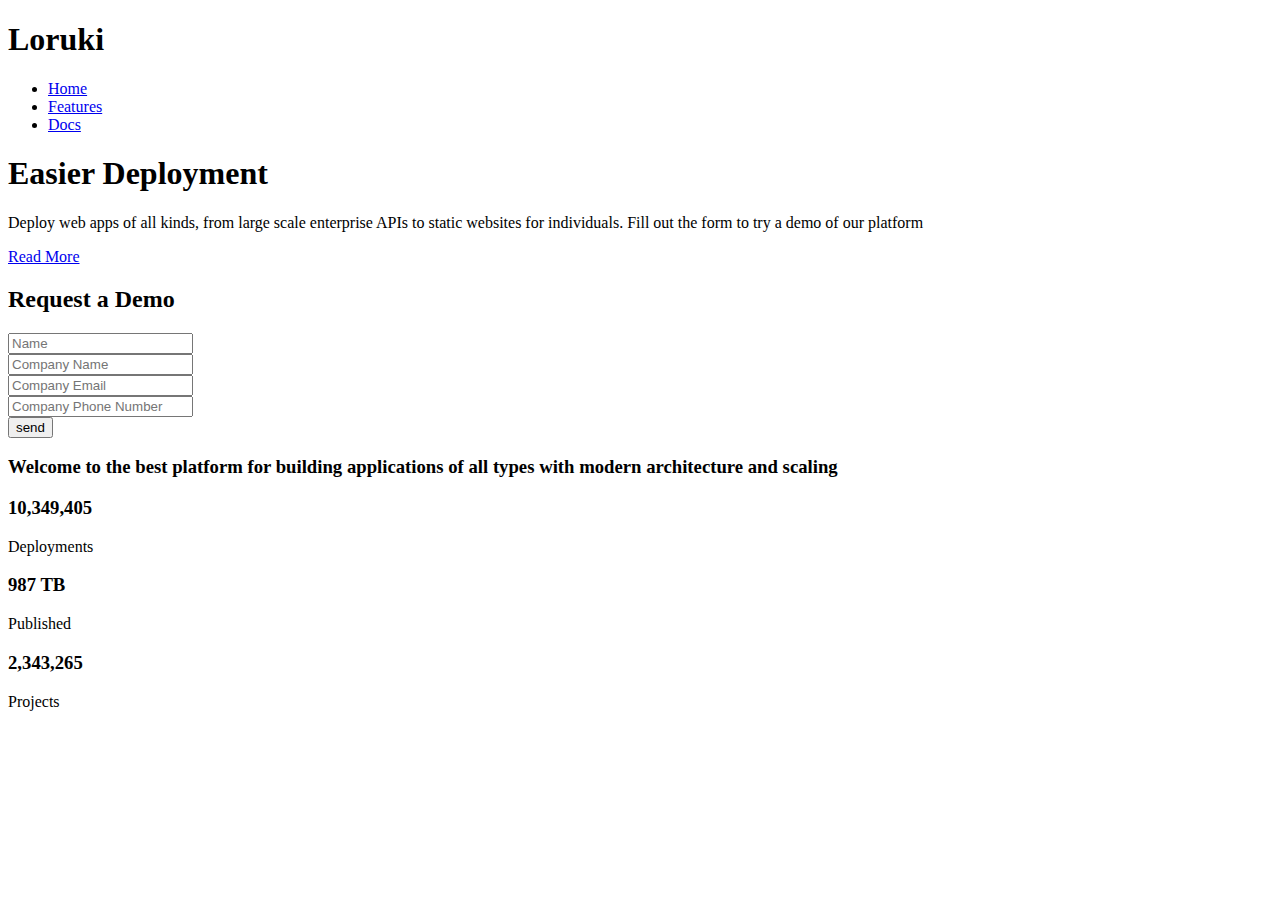
==== index.html @ 88dbec22 "Add files via upload" ====
<!DOCTYPE html>
<html lang="en">
<head>
    <meta charset="UTF-8">
    <meta name="viewport" content="width=device-width, initial-scale=1.0">
    <link rel="stylesheet" href="https://cdnjs.cloudflare.com/ajax/libs/font-awesome/5.15.1/css/all.min.css" integrity="sha512-+4zCK9k+qNFUR5X+cKL9EIR+ZOhtIloNl9GIKS57V1MyNsYpYcUrUeQc9vNfzsWfV28IaLL3i96P9sdNyeRssA==" crossorigin="anonymous" />
    <link rel="stylesheet" href="css/utility.css">
    <link rel="stylesheet" href="css/style.css">
    <title>Loruki | Cloud Hosting For Everyone</title>
</head>
<body>
    <!---------------Nav bar-------------->
    <div class="navbar">
        <div class="container text-center flex">
            <h1 class="logo">Loruki</h1>
            <nav>
                <ul>
                    <li><a href="index.html">Home</a></li>
                    <li><a href="features.html">Features</a></li>
                    <li><a href="docs.html">Docs</a></li>
                </ul>
            </nav>
        </div>
    </div>

    <!-----------showcase---------------->
    <section class="showcase">
        <div class="container grid">
            <div class="showcase-text">
                <h1>
                    Easier Deployment
                </h1>
                <p>Deploy web apps of all kinds, from large
                 scale enterprise APIs to static websites for individuals. 
                 Fill out the form to try a demo of our platform</p>
                 <a href="#" class="btn btn-outline">Read More</a>
            </div>
            <div class="showcase-form card">
                <h2>Request a Demo</h2>
                <form>
                <div class="form-control">
                    <input type="text" name="name" id="" placeholder="Name" required>
                </div>
                <div class="form-control">
                    <input type="text" name="company" id="" placeholder="Company Name" required>
                </div><div class="form-control">
                    <input type="email" name="email" id="" placeholder="Company Email" required>
                </div><div class="form-control">
                    <input type="text" name="number" id="" placeholder="Company Phone Number" required>
                </div><div class="form-control">
                    <input type="submit" value="send" class="btn btn-primary">
                </div>
                </form>
            </div>
        </div>
    </section>
    <!-----------stats-->
    <section class="stats">
        <div class="container">
            <h3 class="stats-heading text-center my-1">
                Welcome to the best platform for building applications of all types with modern architecture and scaling
            </h3>

            <div class="grid grid-3 text-center my-4">
                <div>
                    <i class="fas fa-server fa-3x"></i>
                    <h3>10,349,405</h3>
                    <p class="text-secondary">Deployments</p>
                </div>
                <div>
                    <i class="fas fa-upload fa-3x"></i>
                    <h3>987 TB</h3>
                    <p class="text-secondary">Published</p>
                </div>
                <div>
                    <i class="fas fa-project-diagram fa-3x"></i>
                    <h3>2,343,265</h3>
                    <p class="text-secondary">Projects</p>
                </div>
            </div>
        </div>
    </section>
</body>
</html>
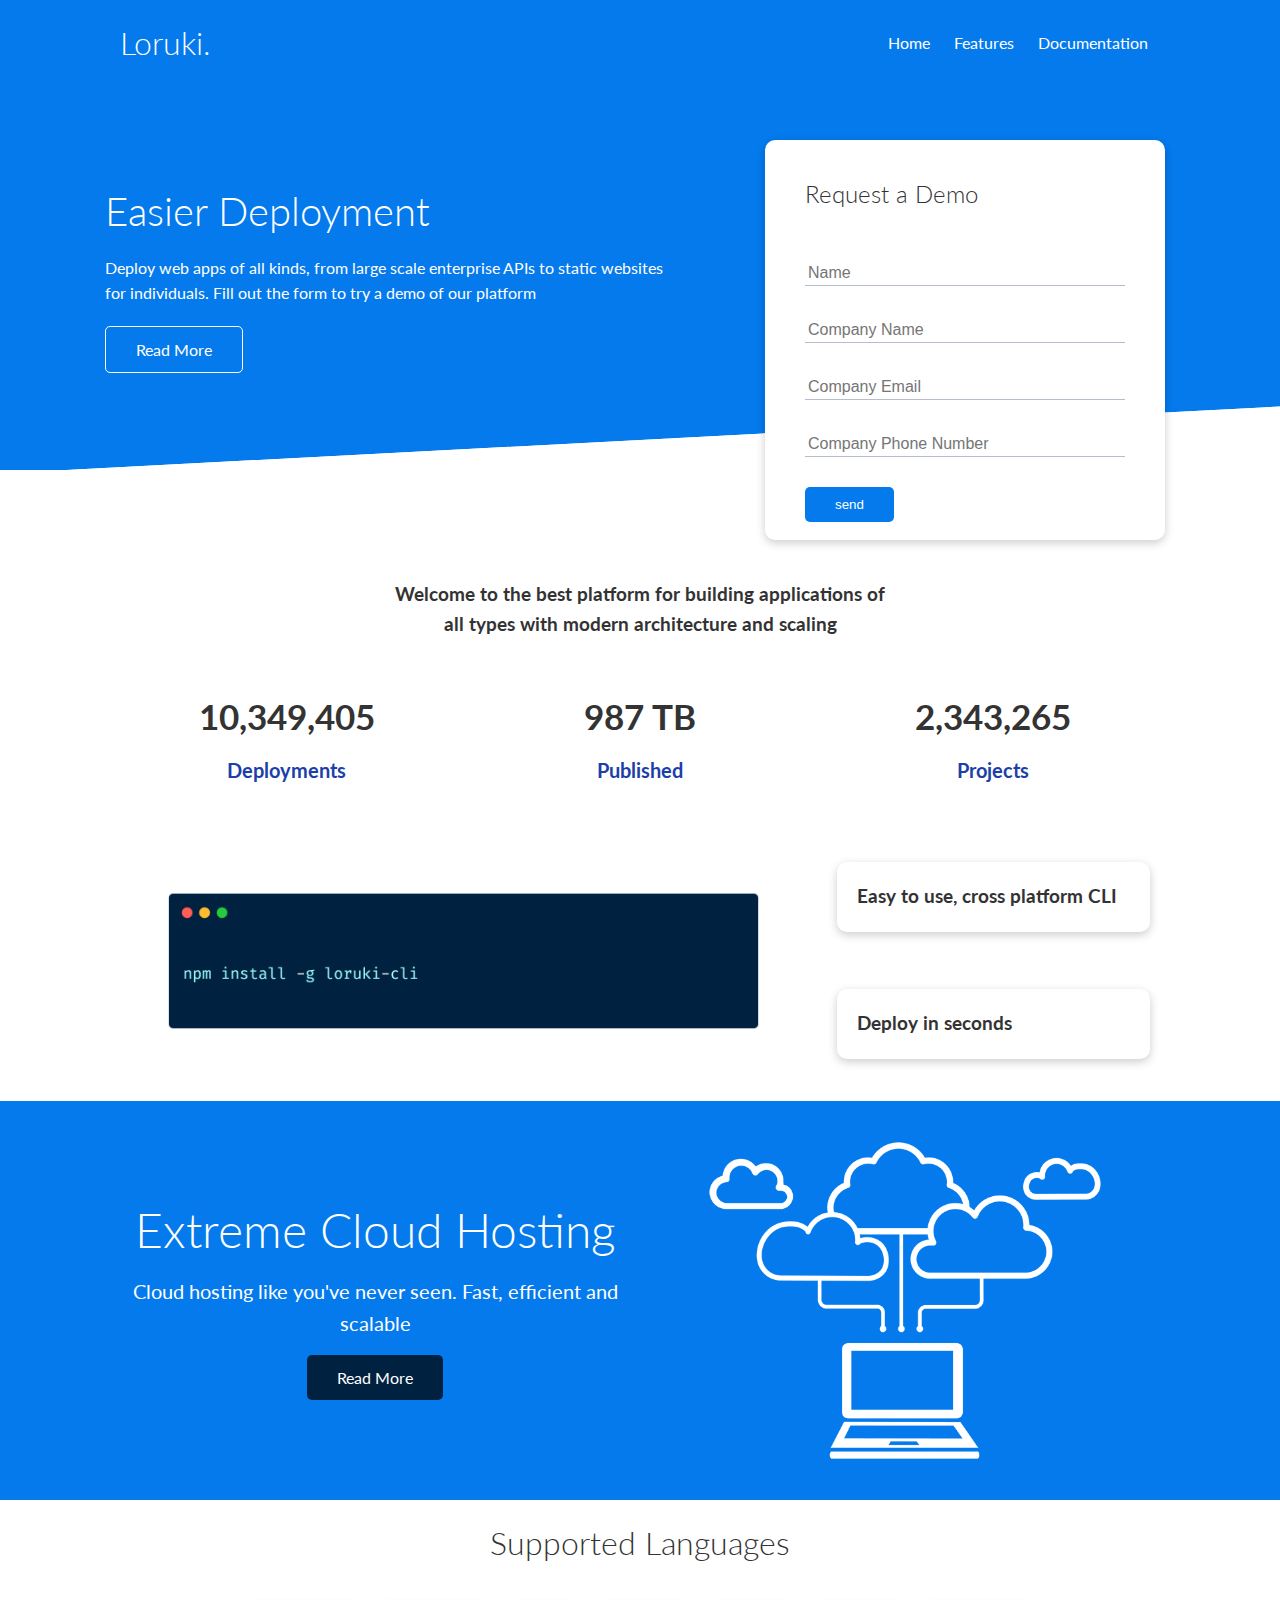
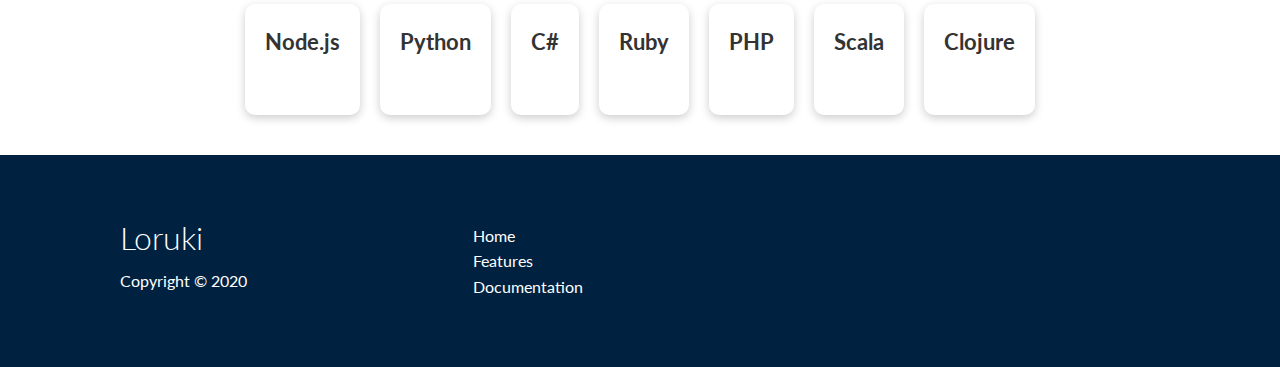
==== commit 2fd43666: "Add files via upload" ====
--- a/index.html
+++ b/index.html
@@ -12,12 +12,12 @@
     <!---------------Nav bar-------------->
     <div class="navbar">
         <div class="container text-center flex">
-            <h1 class="logo">Loruki</h1>
+            <h1 class="logo">Loruki.</h1>
             <nav>
                 <ul>
                     <li><a href="index.html">Home</a></li>
-                    <li><a href="features.html">Features</a></li>
-                    <li><a href="docs.html">Docs</a></li>
+                    <li><a href="./html/features.html">Features</a></li>
+                    <li><a href="./html/docs.html">Documentation</a></li>
                 </ul>
             </nav>
         </div>
@@ -37,7 +37,12 @@
             </div>
             <div class="showcase-form card">
                 <h2>Request a Demo</h2>
-                <form>
+                <form name="contact" method="POST" netlify-honeypot="bot-field" data-netlify="true">
+                 <input type="hidden" name="form-name" value="contact"> 
+                 <p class="hidden">
+                   <label>Don't fill this out if you're human: <input
+                name="bot-field" /></label>
+                 </p>   
                 <div class="form-control">
                     <input type="text" name="name" id="" placeholder="Name" required>
                 </div>
@@ -56,8 +61,8 @@
     </section>
     <!-----------stats-->
     <section class="stats">
-        <div class="container">
-            <h3 class="stats-heading text-center my-1">
+        <div class="container mt-5">
+            <h3 class="stats-heading text-center mt-5">
                 Welcome to the best platform for building applications of all types with modern architecture and scaling
             </h3>
 
@@ -80,5 +85,91 @@
             </div>
         </div>
     </section>
+
+     <!-- Cli -->
+     <section class="cli">
+        <div class="container grid">
+            <img src="asset/cli.png" alt="">
+            <div class="card">
+                <h3>Easy to use, cross platform CLI</h3>
+            </div>
+            <div class="card">
+                <h3>Deploy in seconds</h3>
+            </div>
+        </div>
+    </section>
+
+    <section class="cloud bg-primary my-2 py-2">
+        <div class="container grid">
+            <div class="text-center">
+                <h2 class="lg">Extreme Cloud Hosting</h2>
+                <p class="lead my-1">Cloud hosting like you've never seen. Fast, efficient and scalable</p>
+                <a href="features.html" class="btn btn-dark">Read More</a>
+            </div>
+            <img src="asset/cloud.png" alt="">
+        </div>
+    </section>
+
+      <!-- Languages -->
+    <section class="languages">
+        <h2 class="md text-center my-2">
+            Supported Languages
+        </h2>
+        <div class="container flex">
+            <div class="card">
+                <h4>Node.js</h4>
+                <img src="asset/logos/node.png" alt="">
+            </div>
+            <div class="card">
+                <h4>Python</h4>
+                <img src="asset/logos/python.png" alt="">
+              </div>
+              <div class="card">
+                <h4>C#</h4>
+                <img src="asset/logos/csharp.png" alt="">
+              </div>
+              <div class="card">
+                <h4>Ruby</h4>
+                <img src="asset/logos/ruby.png" alt="">
+              </div>
+              <div class="card">
+                <h4>PHP</h4>
+                <img src="asset/logos/php.png" alt="">
+              </div>
+              <div class="card">
+                <h4>Scala</h4>
+                <img src="asset/logos/scala.png" alt="">
+              </div>
+              <div class="card">
+                <h4>Clojure</h4>
+                <img src="asset/logos/clojure.png" alt="">
+              </div>
+        </div>
+    </section>
+
+
+ <!-- Footer -->
+ <footer class="footer bg-dark py-5">
+    <div class="container grid grid-3">
+        <div>
+            <h1>Loruki
+            </h1>
+            <p>Copyright &copy; 2020</p>
+        </div>
+        <nav>
+            <ul>
+                <li><a href="index.html">Home</a></li>
+                <li><a href="html/features.html">Features</a></li>
+                <li><a href="html/docs.html">Documentation</a></li>
+            </ul>
+        </nav>
+        <div class="social">
+            <a href="#"><i class="fab fa-github fa-2x"></i></a>
+            <a href="#"><i class="fab fa-facebook fa-2x"></i></a>
+            <a href="#"><i class="fab fa-instagram fa-2x"></i></a>
+            <a href="#"><i class="fab fa-twitter fa-2x"></i></a>
+        </div>
+    </div>
+</footer>
 </body>
 </html>--- a/css/utility.css
+++ b/css/utility.css
@@ -0,0 +1,339 @@
+.text-center {
+    text-align: center;
+  }
+ .card{
+   background-color: #fff;
+   border-radius: 10px;
+   box-shadow: 0 3px 10px rgba(0, 0, 0, 0.2);
+   padding: 20px;
+   margin: 10px;
+   color: #333;
+ }
+  /*------------base-----------------*/
+  .btn{
+    display: inline-block;
+    padding: 10px 30px;
+    cursor: pointer;
+    background: var(--primary-color);
+    color: #fff;
+    border: none;
+    border-radius: 5px;
+  }
+  .btn-outline{
+    background-color: transparent;
+    border: 1px #fff solid;
+  }
+  .btn:hover{
+    transform: scale(.97) 
+  }
+  /*Background and coloured buttons*/
+  .bg-primary,
+  .btn-primary {
+    background-color: var(--primary-color);
+    color: #fff;
+  }
+  
+  .bg-secondary,
+  .btn-secondary {
+    background-color: var(--secondary-color);
+    color: #fff;
+  }
+  
+  .bg-dark,
+  .btn-dark {
+    background-color: var(--dark-color);
+    color: #fff;
+  }
+  
+  .bg-light,
+  .btn-light {
+    background-color: var(--light-color);
+    color: #333;
+  }
+  
+  .bg-primary a,
+  .btn-primary a,
+  .bg-secondary a,
+  .btn-secondary a,
+  .bg-dark a,
+  .btn-dark a {
+    color: #fff;
+  }
+  /* Alert */
+.alert {
+  background-color: var(--light-color);
+  padding: 10px 20px;
+  font-weight: bold;
+  margin: 15px 0;
+}
+
+.alert i {
+  margin-right: 10px;
+}
+
+.alert-success {
+  background-color: var(--success-color);
+  color: #fff;
+}
+.alert-error {
+  background-color: var(--error-color);
+  color: #fff;
+}
+  /* Text colors */
+  .text-primary {
+    color: var(--primary-color);
+  }
+  
+  .text-secondary {
+    color: var(--secondary-color);
+  }
+  
+  .text-dark {
+    color: var(--dark-color);
+  }
+  
+  .text-light {
+    color: var(--light-color);
+  }
+  
+  /* Text sizes */
+  .lead {
+    font-size: 20px;
+  }
+  
+  .sm {
+    font-size: 1rem;
+  }
+  
+  .md {
+    font-size: 2rem;
+  }
+  
+  .lg {
+    font-size: 3rem;
+  }
+  
+  .xl {
+    font-size: 4rem;
+  }
+  
+  .text-center {
+    text-align: center;
+  }
+  
+  ul {
+    list-style-type: none;
+  }
+  
+  a {
+    text-decoration: none;
+    color: #333;
+  }
+  
+  h1,
+  h2 {
+    font-weight: 300;
+    line-height: 1.2;
+  }
+  
+  p {
+    margin: 10px 0;
+  }
+  
+  img {
+    width: 100%;
+  }
+  /* Margin */
+.my-1 {
+    margin: 1rem 0;
+  }
+  
+  .my-2 {
+    margin: 1.5rem 0;
+  }
+  
+  .my-3 {
+    margin: 2rem 0;
+  }
+  
+  .my-4 {
+    margin: 3rem 0;
+  }
+  
+  .my-5 {
+    margin: 4rem 0;
+  }
+  .mx-1 {
+    margin: 0 1rem;
+  }
+  
+  .mx-2 {
+    margin: 0 1.5rem;
+  }
+  
+  .mx-3 {
+    margin: 0 2rem;
+  }
+  
+  .mx-4 {
+    margin: 0 3rem;
+  }
+  
+  .mx-5 {
+    margin: 0 4rem;
+  }
+  .m-1 {
+    margin: 1rem;
+  }
+  
+  .m-2 {
+    margin: 1.5rem;
+  }
+  
+  .m-3 {
+    margin: 2rem;
+  }
+  
+  .m-4 {
+    margin: 3rem;
+  }
+  
+  .m-5 {
+    margin: 4rem;
+  }
+  .mt-1{
+      margin-top: 1rem;
+  }
+  .mt-2 {
+    margin-top: 1.5rem;
+  }
+  
+  .mt-3 {
+    margin-top: 2rem;
+  }
+  
+  .mt-4 {
+    margin-top: 3rem;
+  }
+  
+  .mt-5 {
+    margin-top: 4rem;
+  }
+  .mb-1 {
+    margin-bottom: 1rem;
+  }
+  
+  .mb-2 {
+    margin-bottom: 1.5rem;
+  }
+  
+  .mb-3 {
+    margin-bottom: 2rem;
+  }
+  
+  .mb-4 {
+    margin-bottom: 3rem;
+  }
+  
+  .mb-5 {
+    margin-bottom: 4rem;
+  }
+ 
+  
+  /* Padding */
+  .py-1 {
+    padding: 1rem 0;
+  }
+  
+  .py-2 {
+    padding: 1.5rem 0;
+  }
+  
+  .py-3 {
+    padding: 2rem 0;
+  }
+  
+  .py-4 {
+    padding: 3rem 0;
+  }
+  
+  .py-5 {
+    padding: 4rem 0;
+  }
+  .px-1 {
+    padding: 0 1rem;
+  }
+  
+  .px-2 {
+    padding: 0 1.5rem;
+  }
+  
+  .px-3 {
+    padding: 0 2rem;
+  }
+  
+  .px-4 {
+    padding: 0 3rem;
+  }
+  
+  .px-5 {
+    padding: 0 4rem;
+  }
+  .p-1 {
+    padding: 1rem;
+  }
+  
+  .p-2 {
+    padding: 1.5rem;
+  }
+  
+  .p-3 {
+    padding: 2rem;
+  }
+  
+  .p-4 {
+    padding: 3rem;
+  }
+  
+  .p-5 {
+    padding: 4rem;
+  }
+  .pt-1 {
+    padding: 1rem;
+  }
+  
+  .p-2 {
+    padding-top: 1.5rem;
+  }
+  
+  .pt-3 {
+    padding-top: 2rem;
+  }
+  
+  .pt-4 {
+    padding-top: 3rem;
+  }
+  
+  .pt-5 {
+    padding-top: 4rem;
+  }
+  .pb-1 {
+    padding-bottom: 1rem;
+  }
+  
+  .pb-2 {
+    padding-bottom: 1.5rem;
+  }
+  
+  .pb-3 {
+    padding-bottom: 2rem;
+  }
+  
+  .pb-4 {
+    padding-bottom: 3rem;
+  }
+  
+  .pb-5 {
+    padding-bottom: 4rem;
+  }
+  --- a/css/style.css
+++ b/css/style.css
@@ -0,0 +1,356 @@
+@import url('https://fonts.googleapis.com/css2?family=Lato:wght@300&display=swap');
+:root{
+  --primary-color: #047aed;
+  --secondary-color:#1c3fa8;
+  --dark-color: #002240;
+  --light-color: #f4f4f4;
+  --success-color: #5cb85c;
+  --error-color: #d9534f;
+}
+
+* {
+  box-sizing: border-box;
+  padding: 0;
+  margin: 0;
+}
+body {
+  font-family: 'Lato', sans-serif;
+  color: #333;
+  line-height: 1.6;
+}
+.container{
+  max-width: 1120px;
+  margin: 0 auto;
+  overflow: auto;
+  padding: 0 40px;
+}
+code,
+pre {
+  background: #333;
+  color: #fff;
+  padding: 10px;
+}
+.hidden{
+  visibility: hidden;
+  height: 0;
+}
+/*-------Navbar--------------*/
+.navbar{
+  background-color: var(--primary-color);
+  color: #fff;
+  height: 70px;
+}
+ul{
+  list-style: none;
+}
+.navbar a {
+  text-decoration: none;
+  color: #fff;
+  padding: 7px;
+  margin: 0 5px;
+}
+.navbar .flex {
+  justify-content: space-between;
+  padding-top: 1rem;
+}
+.navbar ul{
+  display: flex;
+  justify-items: end;
+}
+.navbar a:hover {
+  border-bottom: 2px #fff solid;
+}
+
+/* Showcase */
+.showcase{
+ background-color: var(--primary-color);
+   color: #fff;
+   position: relative;
+   height: 400px;
+  
+}
+.showcase-text{
+  animation: slideInFromLeft 1s ease-in;
+}
+.showcase h1{
+  font-size: 40px;
+}
+.showcase p{
+  margin: 20px 0;
+}
+.showcase .grid{
+  grid-template-columns:  55% 45%;
+  gap: 30px;
+  overflow: visible;
+}
+.showcase-form{
+  position: relative;
+  top: 60px;
+  height: 400px;
+  width: 400px;
+  padding: 40px;
+  justify-self: flex-end;
+  z-index: 100;
+  animation: slideInFromRight 1s ease-in;
+}
+.showcase-form .form-control{
+  margin: 30px 0;
+}
+.showcase-form input[type='text'],
+.showcase-form input[type='email']{
+  border: 0;
+  border-bottom: 1px solid #b4becb;
+  width: 100%;
+  padding: 3px;
+  font-size: 16px;
+}
+.showcase-form input:focus{
+  outline: none;
+}
+/*-------------curve colored background-----------*/
+.showcase::before,
+.showcase::after{
+  content: '';
+  position: absolute;
+  height: 100px;
+  background: #fff;
+  bottom: -70px;
+  right: 0;
+  left: 0;
+  transform: skewY(-3deg);
+  -webkit-transform: skewY(-3deg);
+  -moz-transform: skewY(-3deg);
+  -ms-transform: skewY(-3deg);
+}
+/*--------stats------*/
+.stats{
+  padding-top: 110px;
+  animation: slideInFromBottom 1s ease-in;
+}
+.stats-heading{
+  text-align: center;
+  max-width: 500px;
+  margin: auto;
+}
+.stats .grid-3{
+  grid-template-columns: repeat(3, 1fr);
+  
+}
+.stats .grid h3{
+  font-size: 35px;
+}
+.stats .grid p{
+  font-size: 20px;
+  font-weight: bold;
+  color: var(--secondary-color);
+}
+
+/*----cli------*/
+.cli .grid{
+  grid-template-columns: repeat(3, 1fr);
+  grid-template-rows: repeat(2, 1fr);
+}
+.cli .grid > *:first-child{
+  grid-column: 1 / span 2;
+  grid-row: 1 /span 2;
+}
+
+/* Footer */
+.footer .social a {
+  margin: 0 10px;
+}
+
+.flex {
+  display: flex;
+  justify-content: center;
+  align-items: center;
+  height: 100%;
+}
+
+.grid {
+  display: grid;
+  grid-template-columns: repeat(2, 1fr);
+  gap: 20px;
+  justify-content: center;
+  align-items: center;
+  height: 100%;
+}
+
+.grid-3 {
+  grid-template-columns: repeat(3, 1fr);
+}
+
+/*======cloud======*/
+.cloud .grid {
+  grid-template-columns: 4fr, 3fr;
+}
+
+/*-----------Languages------*/
+
+.languages .card {
+  text-align: center; 
+  margin: 18px 10px 40px;
+  transition: transform 0.2s ease-in;
+}
+.languages .flex{
+  flex-wrap: wrap;
+} 
+.languages .card h4{
+  font-size: 22px;
+  margin-bottom: 10px;
+}
+.languages .card:hover {
+  transform: translateY(-15px);
+}
+/*----------features-------*/
+.features-head img, .docs-head img{
+  width: 200px;
+  justify-self: flex-end;
+}
+.features-sub-head img{
+  width: 300px;
+  justify-self: self-end;
+}
+.features-main .card > i{
+  margin-right: 20px;
+}
+.features-main .grid {
+  padding: 30px;
+}
+.features-main .grid-3 > *:first-child {
+  grid-column: 1 / span 3;
+}
+.features-main .grid-3 *:nth-child(2) {
+  grid-column: 1 / span 2;
+}
+
+/*-----------docs--------*/
+.docs-main h3 {
+  margin: 20px 0;
+}
+.docs-main .grid {
+  grid-template-columns: 1fr 2fr;
+  align-items: flex-start;
+}
+.docs-main nav li {
+  font-size: 17px;
+  padding-bottom: 5px;
+  margin-bottom: 5px;
+  border-bottom:  1px #ccc solid;
+}
+.docs-main a:hover{
+  font-weight: bold;
+}
+
+
+/* Animations */
+@keyframes slideInFromLeft {
+  0% {
+    transform: translateX(-100%);
+  }
+
+  100% {
+    transform: translateX(0);
+  }
+}
+
+@keyframes slideInFromRight {
+  0% {
+    transform: translateX(100%);
+  }
+
+  100% {
+    transform: translateX(0);
+  }
+}
+
+@keyframes slideInFromTop {
+  0% {
+    transform: translateY(-100%);
+  }
+
+  100% {
+    transform: translateX(0);
+  }
+}
+
+@keyframes slideInFromBottom {
+  0% {
+    transform: translateY(100%);
+  }
+
+  100% {
+    transform: translateX(0);
+  }
+}
+
+
+/* Tablets and under */
+@media (max-width: 768px) {
+  .nav{
+    margin-top: 1r;
+  }
+  .grid,
+  .showcase .grid,
+  .stats .grid,
+  .cli .grid,
+  .cloud .grid,
+  .features-main .grid,
+  .docs-main .grid {
+    grid-template-columns: 1fr;
+    grid-template-rows: 1fr;
+  }
+  .showcase{
+    height: auto;
+  }
+  .showcase-text{
+    text-align: center;
+    margin-top: 40px;
+    padding: 0 10%;
+    animation: slideInFromTop 1s ease-in;
+  }
+  .showcase-form{
+    justify-self: center;
+    animation: slideInFromBottom 1s ease-in;
+    margin-left: 10px;
+    width: 300px;
+  }
+  .cli .grid > *:first-child{
+    grid-column: 1;
+    grid-row: 1;
+  }
+  .features-head, 
+  .features-sub-head, 
+  .docs-head {
+    text-align: center;
+  }
+  .features-head img, 
+  .features-sub-head img, 
+  .docs-head img {
+    justify-self: center;
+  }
+  .features-main .grid >*:first-child,
+  .features-main .grid >*:nth-child(2){
+    grid-column: 1;
+  }
+}
+
+/* Mobile */
+@media (max-width: 500px) {
+  .navbar{
+    height: 150px;
+    text-align: center;
+  } 
+  .navbar .flex{
+    display: flex;
+    flex-direction: column;
+  } 
+  .navbar ul {
+      padding: 10px;
+      background-color: rgba(0, 0, 0, 0.1);
+      display: flex;
+      justify-content: center;
+    align-items: center;
+    margin-top: 2rem;
+  }
+}
